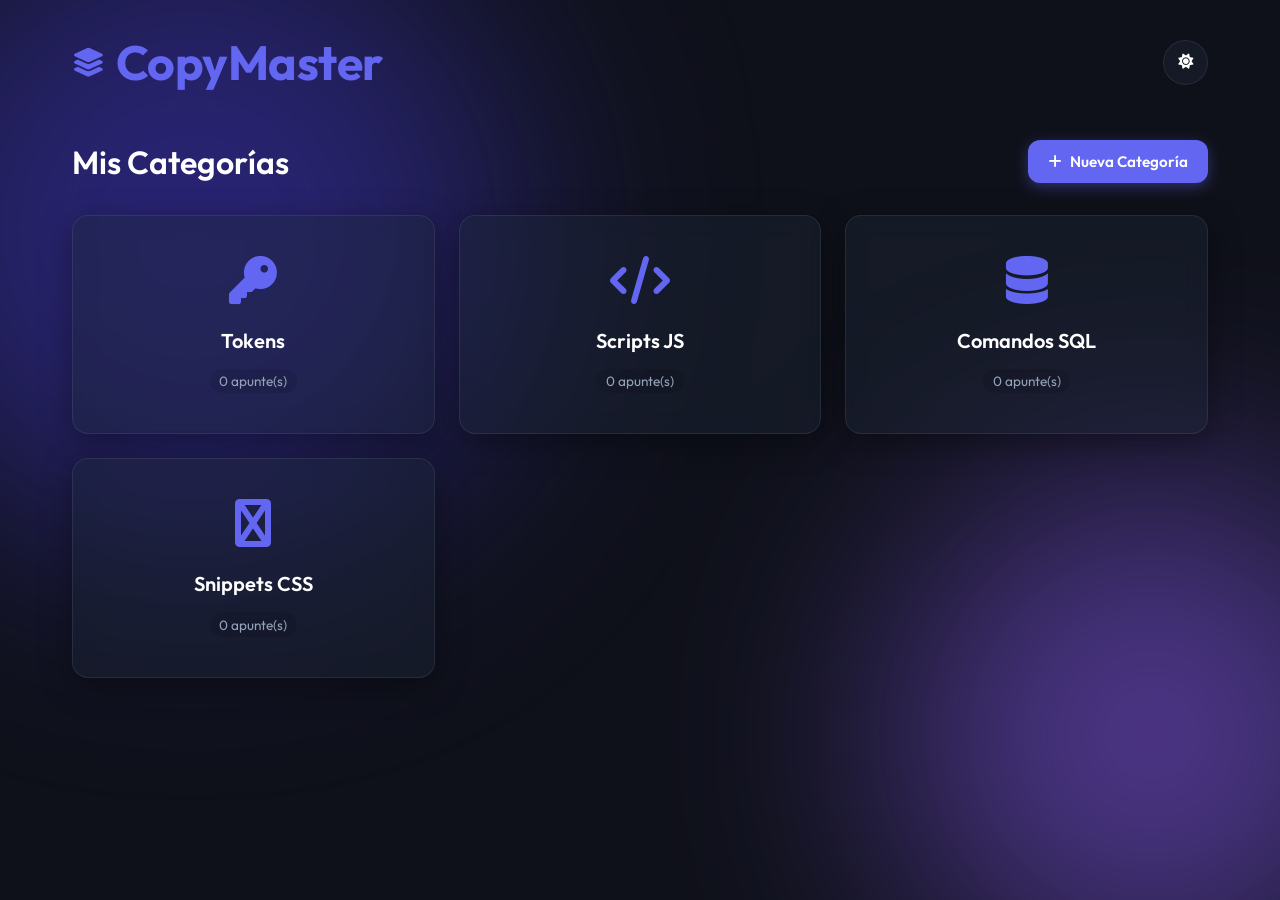
==== home.html @ f33fc308 "first commit" ====
<!DOCTYPE html>
<html lang="es">
<head>
    <meta charset="UTF-8">
    <meta name="viewport" content="width=device-width, initial-scale=1.0">
    <title>CopyMaster</title>
    <!-- Google Fonts: Outfit -->
    <link rel="preconnect" href="https://fonts.googleapis.com">
    <link rel="preconnect" href="https://fonts.gstatic.com" crossorigin>
    <link href="https://fonts.googleapis.com/css2?family=Outfit:wght@300;400;600;800&display=swap" rel="stylesheet">
    <!-- FontAwesome -->
    <link rel="stylesheet" href="https://cdnjs.cloudflare.com/ajax/libs/font-awesome/6.4.0/css/all.min.css">
    
    <!-- CSS Archivos Separados -->
    <link rel="stylesheet" href="home.css">
    <link rel="stylesheet" href="ModalCreacionEdicionCategorias.css">
    <link rel="stylesheet" href="ModalCrearVerApuntes.css">
    <link rel="stylesheet" href="VerContenidoApunte.css">
</head>
<body class="dark-theme">
    
    <div class="app-background">
        <div class="glow glow-1"></div>
        <div class="glow glow-2"></div>
    </div>

    <div class="app-container">
        <header>
            <div class="logo">
                <i class="fa-solid fa-layer-group"></i>
                <h1>CopyMaster</h1>
            </div>
            <button id="theme-toggle" class="icon-btn" title="Cambiar Tema">
                <i class="fa-solid fa-sun"></i>
            </button>
        </header>

        <!-- VIEW 1: Dashboard (Categorías) -->
        <main id="dashboard-view" class="view active fade-in">
            <div class="view-header">
                <h2>Mis Categorías</h2>
                <button id="btn-open-category-modal" class="primary-btn">
                    <i class="fa-solid fa-plus"></i> Nueva Categoría
                </button>
            </div>
            
            <div id="categories-grid" class="grid-container">
                <!-- Las categorías se insertarán aquí dinámicamente -->
            </div>
        </main>

        <!-- VIEW 2: Category (Lista de Notas) -->
        <main id="category-view" class="view fade-in" style="display: none;">
            <div class="view-header">
                <button id="btn-back-dashboard" class="icon-btn back-btn">
                    <i class="fa-solid fa-arrow-left"></i>
                </button>
                <h2 id="current-category-title">Categoría</h2>
                <button id="btn-open-note-modal" class="primary-btn">
                    <i class="fa-solid fa-plus"></i> Nuevo Apunte
                </button>
            </div>
            
            <div id="notes-grid" class="notes-grid">
                <!-- Las notas se insertarán aquí dinámicamente -->
            </div>
        </main>

        <!-- VIEW 3: Ver Apunte -->
        <main id="view-apunte" class="view fade-in" style="display: none;">
            <!-- El contenido se inyectará aquí -->
        </main>

    </div>

    <!-- CONTENEDORES PARA INYECTAR LOS MODALES SEPARADOS -->
    <div id="modal-container-categorias"></div>
    <div id="modal-container-apuntes"></div>

    <div id="toast-container" class="toast-container"></div>

    <!-- JS Archivos Separados -->
    <script src="ModalCreacionEdicionCategorias.js"></script>
    <script src="ModalCrearVerApuntes.js"></script>
    <script src="VerContenidoApunte.js"></script>
    <script src="home.js"></script>
</body>
</html>
---- home.css ----
:root {
    /* DEFAULT: DARK THEME VARIABLES */
    --bg-color: #0f111a;
    --text-primary: #ffffff;
    --text-secondary: #94a3b8;
    
    --glass-bg: rgba(30, 41, 59, 0.4);
    --glass-border: rgba(255, 255, 255, 0.08);
    --glass-shadow: 0 8px 32px 0 rgba(0, 0, 0, 0.37);
    
    --primary-color: #6366f1; /* Indigo */
    --primary-hover: #4f46e5;
    
    --card-hover-bg: rgba(45, 55, 72, 0.6);
    
    --glow-1: #4338ca;
    --glow-2: #8b5cf6;
    
    --input-bg: rgba(15, 23, 42, 0.6);
    --danger-color: #ef4444;
}

body.light-theme {
    /* LIGHT THEME VARIABLES */
    --bg-color: #f8fafc;
    --text-primary: #0f172a;
    --text-secondary: #475569;
    
    --glass-bg: rgba(255, 255, 255, 0.6);
    --glass-border: rgba(0, 0, 0, 0.05);
    --glass-shadow: 0 8px 32px 0 rgba(31, 38, 135, 0.1);
    
    --primary-color: #4f46e5;
    --primary-hover: #4338ca;
    
    --card-hover-bg: rgba(255, 255, 255, 0.9);
    
    --glow-1: #e0e7ff;
    --glow-2: #ddd6fe;
    
    --input-bg: rgba(255, 255, 255, 0.8);
}

* {
    box-sizing: border-box;
    margin: 0;
    padding: 0;
    font-family: 'Outfit', sans-serif;
    transition: background-color 0.3s ease, color 0.3s ease, border-color 0.3s ease;
}

body {
    background-color: var(--bg-color);
    color: var(--text-primary);
    min-height: 100vh;
    overflow-x: hidden;
    position: relative;
}

/* --- BACKGROUND GLOW --- */
.app-background {
    position: fixed;
    top: 0;
    left: 0;
    width: 100vw;
    height: 100vh;
    z-index: -1;
    overflow: hidden;
}

.glow {
    position: absolute;
    border-radius: 50%;
    filter: blur(120px);
    opacity: 0.5;
    animation: float 10s infinite alternate ease-in-out;
}

.glow-1 {
    top: -10%;
    left: -10%;
    width: 50vw;
    height: 50vw;
    background: var(--glow-1);
}

.glow-2 {
    bottom: -10%;
    right: -10%;
    width: 40vw;
    height: 40vw;
    background: var(--glow-2);
    animation-delay: -5s;
}

@keyframes float {
    0% { transform: translate(0, 0) scale(1); }
    100% { transform: translate(50px, 50px) scale(1.1); }
}

/* --- LAYOUT --- */
.app-container {
    max-width: 1200px;
    margin: 0 auto;
    padding: 2rem;
}

header {
    display: flex;
    justify-content: space-between;
    align-items: center;
    margin-bottom: 3rem;
}

.logo {
    display: flex;
    align-items: center;
    gap: 0.75rem;
    font-size: 1.5rem;
    font-weight: 800;
    color: var(--primary-color);
    letter-spacing: -0.5px;
}

.logo i {
    font-size: 1.8rem;
}

/* --- BUTTONS --- */
button {
    cursor: pointer;
    border: none;
    outline: none;
    font-weight: 600;
    border-radius: 12px;
    display: inline-flex;
    align-items: center;
    gap: 0.5rem;
    padding: 0.75rem 1.25rem;
    font-size: 0.95rem;
}

.primary-btn {
    background-color: var(--primary-color);
    color: white;
    box-shadow: 0 4px 14px 0 rgba(99, 102, 241, 0.39);
}

.primary-btn:hover {
    background-color: var(--primary-hover);
    transform: translateY(-2px);
    box-shadow: 0 6px 20px rgba(99, 102, 241, 0.23);
}

.secondary-btn {
    background-color: transparent;
    color: var(--text-primary);
    border: 1px solid var(--glass-border);
}
.secondary-btn:hover {
    background-color: var(--glass-bg);
}

.danger-btn {
    background-color: transparent;
    color: var(--danger-color);
    border: 1px solid var(--danger-color);
    padding: 0.75rem;
}
.danger-btn:hover {
    background-color: var(--danger-color);
    color: white;
}

.icon-btn {
    background: var(--glass-bg);
    border: 1px solid var(--glass-border);
    color: var(--text-primary);
    width: 45px;
    height: 45px;
    border-radius: 50%;
    display: flex;
    justify-content: center;
    align-items: center;
    padding: 0;
    backdrop-filter: blur(10px);
}

.icon-btn:hover {
    background: var(--card-hover-bg);
    transform: scale(1.05);
}

/* --- VIEWS --- */
.view-header {
    display: flex;
    justify-content: space-between;
    align-items: center;
    margin-bottom: 2rem;
}

.view-header h2 {
    font-size: 2rem;
    font-weight: 600;
    color: var(--text-primary);
}

/* --- GRID SYSTEM --- */
.grid-container {
    display: grid;
    grid-template-columns: repeat(auto-fill, minmax(280px, 1fr));
    gap: 1.5rem;
}

.notes-grid {
    display: grid;
    grid-template-columns: repeat(auto-fill, minmax(320px, 1fr));
    gap: 1.5rem;
}

/* --- GLASS CARDS --- */
.glass-card {
    background: var(--glass-bg);
    border-radius: 16px;
    border: 1px solid var(--glass-border);
    padding: 1.5rem;
    box-shadow: var(--glass-shadow);
    backdrop-filter: blur(12px);
    -webkit-backdrop-filter: blur(12px);
    cursor: pointer;
    display: flex;
    flex-direction: column;
    gap: 1rem;
    position: relative;
    overflow: hidden;
}

.glass-card::before {
    content: '';
    position: absolute;
    top: 0;
    left: 0;
    width: 100%;
    height: 100%;
    background: linear-gradient(180deg, rgba(255,255,255,0.1) 0%, rgba(255,255,255,0) 100%);
    opacity: 0;
    transition: opacity 0.3s ease;
    pointer-events: none;
}

.glass-card:hover {
    transform: translateY(-5px);
    background: var(--card-hover-bg);
    border-color: var(--primary-color);
}

.glass-card:hover::before {
    opacity: 1;
}

/* Category Card Specific */
.category-card {
    align-items: center;
    justify-content: center;
    text-align: center;
    padding: 2.5rem 1.5rem;
}
.category-icon {
    font-size: 3rem;
    color: var(--primary-color);
    margin-bottom: 0.5rem;
}
.category-title {
    font-size: 1.25rem;
    font-weight: 600;
}
.category-count {
    font-size: 0.85rem;
    color: var(--text-secondary);
    background: rgba(0,0,0,0.1);
    padding: 0.2rem 0.6rem;
    border-radius: 20px;
}

/* Note Card Specific */
.note-card {
    align-items: flex-start;
}
.note-title {
    font-size: 1.1rem;
    font-weight: 600;
    width: 100%;
    white-space: nowrap;
    overflow: hidden;
    text-overflow: ellipsis;
}
.note-preview {
    font-family: monospace;
    font-size: 0.85rem;
    color: var(--text-secondary);
    background: var(--input-bg);
    padding: 1rem;
    border-radius: 8px;
    width: 100%;
    display: -webkit-box;
    -webkit-line-clamp: 3;
    -webkit-box-orient: vertical;
    overflow: hidden;
    line-height: 1.5;
}
.note-date {
    font-size: 0.75rem;
    color: var(--text-secondary);
    margin-top: auto;
}

/* --- ANIMATIONS & UTILS --- */
.fade-in {
    animation: fadeIn 0.5s ease forwards;
}

@keyframes fadeIn {
    from { opacity: 0; transform: translateY(15px); }
    to { opacity: 1; transform: translateY(0); }
}

.toast-container {
    position: fixed;
    bottom: 2rem;
    right: 2rem;
    z-index: 1000;
    display: flex;
    flex-direction: column;
    gap: 0.5rem;
}

.toast {
    background: var(--primary-color);
    color: white;
    padding: 1rem 1.5rem;
    border-radius: 8px;
    box-shadow: 0 4px 12px rgba(0,0,0,0.15);
    display: flex;
    align-items: center;
    gap: 0.5rem;
    animation: slideIn 0.3s ease forwards;
}

@keyframes slideIn {
    from { transform: translateX(100%); opacity: 0; }
    to { transform: translateX(0); opacity: 1; }
}

.toast.hiding {
    animation: slideOut 0.3s ease forwards;
}

@keyframes slideOut {
    from { transform: translateX(0); opacity: 1; }
    to { transform: translateX(100%); opacity: 0; }
}
---- ModalCreacionEdicionCategorias.css ----
/* ModalCreacionEdicionCategorias.css */

.modal {
    position: fixed;
    top: 0;
    left: 0;
    width: 100%;
    height: 100%;
    background: rgba(0, 0, 0, 0.6);
    backdrop-filter: blur(5px);
    z-index: 100;
    display: flex;
    justify-content: center;
    align-items: center;
    visibility: hidden;
    opacity: 0;
    transition: opacity 0.3s ease, visibility 0.3s ease;
}

.modal.active {
    visibility: visible;
    opacity: 1;
}

.modal-content {
    width: 90%;
    max-width: 500px;
    border-radius: 20px;
    display: flex;
    flex-direction: column;
    max-height: 90vh;
    transform: translateY(20px) scale(0.95);
    transition: transform 0.4s cubic-bezier(0.175, 0.885, 0.32, 1.275);
}

.modal.active .modal-content {
    transform: translateY(0) scale(1);
}

.glass-panel {
    background: var(--glass-bg);
    border: 1px solid var(--glass-border);
    box-shadow: var(--glass-shadow);
    backdrop-filter: blur(20px);
}

.modal-header {
    padding: 1.5rem;
    border-bottom: 1px solid var(--glass-border);
    display: flex;
    justify-content: space-between;
    align-items: center;
}

.modal-body {
    padding: 1.5rem;
    display: flex;
    flex-direction: column;
    gap: 1rem;
    overflow-y: auto;
}

.modal-footer {
    padding: 1.5rem;
    border-top: 1px solid var(--glass-border);
    display: flex;
    justify-content: flex-end;
    align-items: center;
}

.glass-input {
    background: var(--input-bg);
    border: 1px solid var(--glass-border);
    color: var(--text-primary);
    border-radius: 12px;
    padding: 1rem;
    font-size: 1rem;
    width: 100%;
    outline: none;
}

.glass-input:focus {
    border-color: var(--primary-color);
    box-shadow: 0 0 0 2px rgba(99, 102, 241, 0.2);
}
---- ModalCrearVerApuntes.css ----
/* ModalCrearVerApuntes.css */
/* Nota: La mayoría de los estilos del modal provienen de home.css (.modal, .glass-panel, etc.) 
   para mantener consistencia. Aquí solo ponemos lo específico de este modal. */

.note-textarea {
    min-height: 300px;
    resize: vertical;
    font-family: monospace;
    line-height: 1.5;
}

.note-footer {
    justify-content: space-between;
}

.note-actions {
    display: flex;
    gap: 1rem;
}
---- VerContenidoApunte.css ----
/* VerContenidoApunte.css */

.header-actions {
    display: flex;
    gap: 1rem;
    align-items: center;
}

.apunte-editor {
    display: flex;
    flex-direction: column;
    gap: 1.5rem;
    background: var(--glass-bg);
    border: 1px solid var(--glass-border);
    box-shadow: var(--glass-shadow);
    backdrop-filter: blur(20px);
    border-radius: 20px;
    padding: 2rem;
    min-height: 60vh;
}

.apunte-title-input {
    font-size: 1.5rem;
    font-weight: 600;
    padding: 1rem 1.5rem;
}

.apunte-textarea {
    flex-grow: 1;
    min-height: 400px;
    font-size: 1.1rem;
    padding: 1.5rem;
    overflow-y: hidden; /* Evitar scroll interno */
    resize: none; /* Evitar redimensionamiento manual */
}
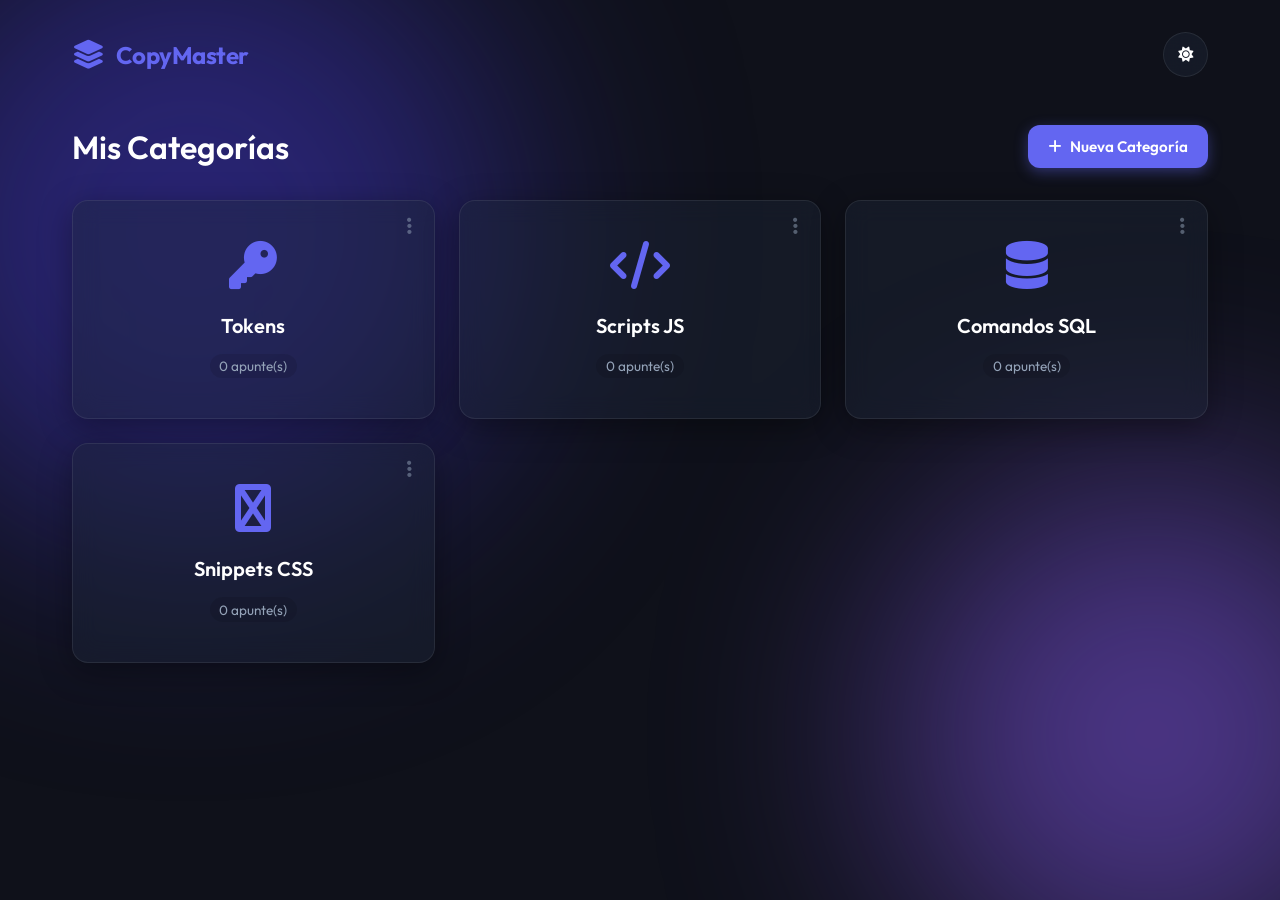
==== commit da868fd7: "feat: añadir modal de eliminar personalizado, menu de opciones en tarjetas y validacion al eliminar" ====
--- a/home.html
+++ b/home.html
@@ -16,6 +16,7 @@
     <link rel="stylesheet" href="ModalCreacionEdicionCategorias.css">
     <link rel="stylesheet" href="ModalCrearVerApuntes.css">
     <link rel="stylesheet" href="VerContenidoApunte.css">
+    <link rel="stylesheet" href="ModalEliminar.css">
 </head>
 <body class="dark-theme">
     
@@ -40,7 +41,7 @@
             <div class="view-header">
                 <h2>Mis Categorías</h2>
                 <button id="btn-open-category-modal" class="primary-btn">
-                    <i class="fa-solid fa-plus"></i> Nueva Categoría
+                    <i class="fa-solid fa-plus"></i> <span class="btn-text-long">Nueva Categoría</span><span class="btn-text-short">Categoría</span>
                 </button>
             </div>
             
@@ -56,9 +57,11 @@
                     <i class="fa-solid fa-arrow-left"></i>
                 </button>
                 <h2 id="current-category-title">Categoría</h2>
-                <button id="btn-open-note-modal" class="primary-btn">
-                    <i class="fa-solid fa-plus"></i> Nuevo Apunte
-                </button>
+                <div class="header-actions">
+                    <button id="btn-open-note-modal" class="primary-btn">
+                        <i class="fa-solid fa-plus"></i> <span class="btn-text-long">Nuevo Apunte</span><span class="btn-text-short">Apunte</span>
+                    </button>
+                </div>
             </div>
             
             <div id="notes-grid" class="notes-grid">
@@ -73,9 +76,10 @@
 
     </div>
 
-    <!-- CONTENEDORES PARA INYECTAR LOS MODALES SEPARADOS -->
-    <div id="modal-container-categorias"></div>
-    <div id="modal-container-apuntes"></div>
+    <!-- Contenedores para modales inyectados por fetch -->
+    <div id="modal-category-container"></div>
+    <div id="modal-note-container"></div>
+    <div id="modal-delete-container"></div>
 
     <div id="toast-container" class="toast-container"></div>
 
@@ -83,6 +87,7 @@
     <script src="ModalCreacionEdicionCategorias.js"></script>
     <script src="ModalCrearVerApuntes.js"></script>
     <script src="VerContenidoApunte.js"></script>
+    <script src="ModalEliminar.js"></script>
     <script src="home.js"></script>
 </body>
 </html>
--- a/home.css
+++ b/home.css
@@ -122,6 +122,10 @@
     letter-spacing: -0.5px;
 }
 
+.logo h1 {
+    font-size: 1.5rem; /* Forzar el tamaño para que no herede el gigante por defecto del navegador */
+}
+
 .logo i {
     font-size: 1.8rem;
 }
@@ -150,6 +154,77 @@
     background-color: var(--primary-hover);
     transform: translateY(-2px);
     box-shadow: 0 6px 20px rgba(99, 102, 241, 0.23);
+}
+
+/* Card specific (Category) */
+.category-card {
+    text-align: center;
+    position: relative; /* Para posicionar el botón de editar absoluto */
+}
+.category-card:hover {
+    transform: translateY(-5px);
+    box-shadow: 0 12px 25px rgba(0,0,0,0.4);
+    border-color: rgba(99, 102, 241, 0.4);
+}
+
+.card-options-wrapper {
+    position: absolute;
+    top: 10px;
+    right: 10px;
+}
+.options-cat-btn {
+    background: transparent;
+    border: none;
+    color: var(--text-secondary);
+    font-size: 1.2rem;
+    cursor: pointer;
+    transition: all 0.2s ease;
+    padding: 6px 12px;
+    border-radius: 8px;
+    opacity: 0.5;
+}
+.category-card:hover .options-cat-btn {
+    opacity: 1;
+}
+.options-cat-btn:hover {
+    color: var(--primary-color);
+    background: rgba(255,255,255,0.1);
+}
+
+.card-dropdown {
+    position: absolute;
+    top: 100%;
+    right: 0;
+    background: var(--glass-bg);
+    border: 1px solid var(--glass-border);
+    border-radius: 12px;
+    box-shadow: var(--glass-shadow);
+    backdrop-filter: blur(20px);
+    overflow: hidden;
+    z-index: 10;
+    min-width: 140px;
+    display: flex;
+    flex-direction: column;
+}
+
+.dropdown-item {
+    padding: 0.8rem 1rem;
+    font-size: 0.9rem;
+    cursor: pointer;
+    display: flex;
+    align-items: center;
+    gap: 0.75rem;
+    transition: background 0.2s;
+    text-align: left;
+    color: var(--text-primary);
+}
+
+.dropdown-item:hover {
+    background: rgba(255, 255, 255, 0.1);
+}
+
+.text-danger {
+    color: var(--danger-color) !important;
 }
 
 .secondary-btn {
@@ -290,9 +365,7 @@
     font-size: 1.1rem;
     font-weight: 600;
     width: 100%;
-    white-space: nowrap;
-    overflow: hidden;
-    text-overflow: ellipsis;
+    word-break: break-word; /* Permite que títulos muy largos bajen de línea */
 }
 .note-preview {
     font-family: monospace;
@@ -359,3 +432,64 @@
     from { transform: translateX(0); opacity: 1; }
     to { transform: translateX(100%); opacity: 0; }
 }
+
+/* --- RESPONSIVE DESIGN --- */
+@media (max-width: 768px) {
+    .app-container {
+        padding: 1rem;
+    }
+    
+    header {
+        margin-bottom: 1.5rem;
+        flex-direction: row;
+        justify-content: space-between;
+        align-items: center;
+    }
+    
+    .view-header {
+        flex-direction: column;
+        align-items: flex-start;
+        gap: 1rem;
+    }
+    
+    .view-header h2 {
+        font-size: 1.5rem;
+    }
+    
+    /* Swap text in buttons */
+    .btn-text-long {
+        display: none;
+    }
+    .btn-text-short {
+        display: inline;
+    }
+    
+    button {
+        padding: 0.6rem 1rem;
+        font-size: 0.9rem;
+    }
+    
+    .grid-container, .notes-grid {
+        grid-template-columns: 1fr; /* Full width on mobile */
+    }
+    
+    .glass-card {
+        padding: 1.2rem;
+    }
+    
+    /* Adjust toast */
+    .toast-container {
+        bottom: 1rem;
+        right: 1rem;
+        left: 1rem;
+    }
+    .toast {
+        justify-content: center;
+    }
+}
+
+@media (min-width: 769px) {
+    .btn-text-short {
+        display: none;
+    }
+}
--- a/ModalCreacionEdicionCategorias.css
+++ b/ModalCreacionEdicionCategorias.css
@@ -56,8 +56,8 @@
     padding: 1.5rem;
     display: flex;
     flex-direction: column;
-    gap: 1rem;
-    overflow-y: auto;
+    gap: 1.5rem;
+    overflow: visible; /* Permitir que el dropdown sobresalga */
 }
 
 .modal-footer {
@@ -65,6 +65,26 @@
     border-top: 1px solid var(--glass-border);
     display: flex;
     justify-content: flex-end;
+    align-items: center;
+}
+
+/* Campos de entrada */
+.input-group {
+    display: flex;
+    flex-direction: column;
+    gap: 0.5rem;
+    position: relative;
+}
+
+.input-group label {
+    font-size: 0.85rem;
+    color: var(--text-secondary);
+    margin-left: 0.5rem;
+}
+
+.icon-input-wrapper {
+    position: relative;
+    display: flex;
     align-items: center;
 }
 
@@ -79,7 +99,104 @@
     outline: none;
 }
 
+.icon-input-wrapper .glass-input {
+    padding-right: 3rem;
+}
+
 .glass-input:focus {
     border-color: var(--primary-color);
     box-shadow: 0 0 0 2px rgba(99, 102, 241, 0.2);
 }
+
+#icon-preview {
+    position: absolute;
+    right: 1rem;
+    font-size: 1.2rem;
+    color: var(--text-primary);
+}
+
+/* Dropdown de Iconos */
+.icon-dropdown {
+    position: absolute;
+    top: calc(100% + 0.5rem);
+    left: 0;
+    width: 100%;
+    max-height: 250px;
+    background: var(--glass-bg);
+    border: 1px solid var(--glass-border);
+    border-radius: 12px;
+    padding: 1rem;
+    box-shadow: var(--glass-shadow);
+    backdrop-filter: blur(30px);
+    overflow-y: auto;
+    z-index: 10;
+    
+    display: grid;
+    grid-template-columns: repeat(4, 1fr);
+    gap: 1rem;
+}
+
+/* Scrollbar personalizado para el dropdown */
+.icon-dropdown::-webkit-scrollbar {
+    width: 6px;
+}
+.icon-dropdown::-webkit-scrollbar-track {
+    background: transparent;
+}
+.icon-dropdown::-webkit-scrollbar-thumb {
+    background: var(--glass-border);
+    border-radius: 10px;
+}
+
+.icon-item {
+    display: flex;
+    flex-direction: column;
+    align-items: center;
+    justify-content: center;
+    gap: 0.5rem;
+    cursor: pointer;
+    padding: 0.5rem;
+    border-radius: 8px;
+    transition: background 0.2s;
+    text-align: center;
+}
+
+.icon-item:hover {
+    background: rgba(255, 255, 255, 0.1);
+}
+
+.icon-item i {
+    font-size: 1.5rem;
+    color: var(--text-primary);
+}
+
+.icon-item span {
+    font-size: 0.7rem;
+    color: var(--text-secondary);
+    word-break: break-all;
+    line-height: 1.2;
+}
+
+/* --- RESPONSIVE DESIGN --- */
+@media (max-width: 768px) {
+    .modal-content {
+        width: 95%;
+        max-width: 100%;
+        margin: 1rem;
+    }
+    .icon-dropdown {
+        grid-template-columns: repeat(3, 1fr);
+        max-height: 200px;
+    }
+    .modal-header h3 {
+        font-size: 1.2rem;
+    }
+    .icon-item i {
+        font-size: 1.2rem;
+    }
+}
+@media (max-width: 480px) {
+    .icon-dropdown {
+        grid-template-columns: repeat(2, 1fr);
+    }
+}
--- a/ModalCrearVerApuntes.css
+++ b/ModalCrearVerApuntes.css
@@ -17,3 +17,23 @@
     display: flex;
     gap: 1rem;
 }
+
+/* --- RESPONSIVE DESIGN --- */
+@media (max-width: 768px) {
+    .note-footer {
+        flex-direction: column;
+        gap: 1rem;
+    }
+    #btn-copy-note {
+        width: 100%;
+        justify-content: center;
+    }
+    .note-actions {
+        width: 100%;
+        justify-content: space-between;
+    }
+    .note-actions button {
+        flex: 1;
+        justify-content: center;
+    }
+}
--- a/VerContenidoApunte.css
+++ b/VerContenidoApunte.css
@@ -33,3 +33,25 @@
     overflow-y: hidden; /* Evitar scroll interno */
     resize: none; /* Evitar redimensionamiento manual */
 }
+
+/* --- RESPONSIVE DESIGN --- */
+@media (max-width: 768px) {
+    .header-actions {
+        width: 100%;
+        justify-content: flex-end;
+        flex-wrap: wrap;
+    }
+    .apunte-editor {
+        padding: 1rem;
+        min-height: auto;
+    }
+    .apunte-title-input {
+        font-size: 1.2rem;
+        padding: 0.8rem 1rem;
+    }
+    .apunte-textarea {
+        font-size: 1rem;
+        padding: 1rem;
+        min-height: 250px;
+    }
+}
--- a/ModalEliminar.css
+++ b/ModalEliminar.css
@@ -0,0 +1,42 @@
+/* ModalEliminar.css */
+
+.delete-modal-content {
+    max-width: 400px;
+    text-align: center;
+    padding: 1rem;
+}
+
+.delete-warning-icon {
+    font-size: 3.5rem;
+    color: var(--danger-color);
+    margin-bottom: 1rem;
+    animation: pulseWarning 2s infinite;
+}
+
+@keyframes pulseWarning {
+    0% { transform: scale(1); }
+    50% { transform: scale(1.1); }
+    100% { transform: scale(1); }
+}
+
+.delete-modal-title {
+    margin-bottom: 0.5rem;
+    font-size: 1.5rem;
+}
+
+.delete-modal-message {
+    color: var(--text-secondary);
+    font-size: 1rem;
+    margin-bottom: 2rem;
+    line-height: 1.4;
+}
+
+.delete-modal-actions {
+    display: flex;
+    gap: 1rem;
+    justify-content: center;
+}
+.delete-modal-actions button {
+    flex: 1;
+    justify-content: center;
+}
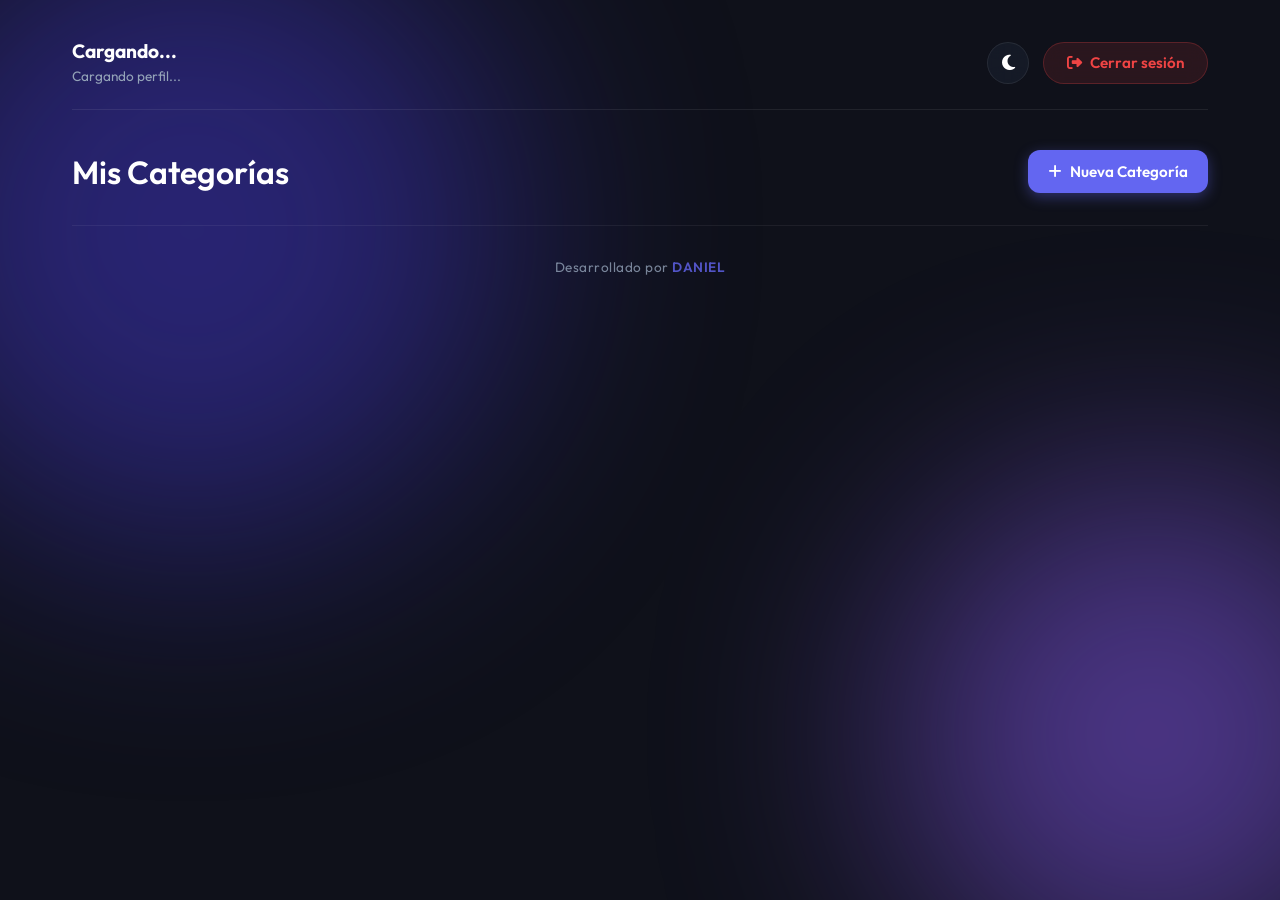
==== commit cff61972: "feat: integracion completa de Firebase Auth/Firestore, spinners de carga en operaciones CRUD y redis" ====
--- a/home.html
+++ b/home.html
@@ -26,14 +26,22 @@
     </div>
 
     <div class="app-container">
-        <header>
-            <div class="logo">
-                <i class="fa-solid fa-layer-group"></i>
-                <h1>CopyMaster</h1>
+        <header class="app-header">
+            <div class="header-left" id="user-profile-info">
+                <img id="user-profile-img" src="" alt="Perfil" class="profile-img" style="display: none;">
+                <div class="user-details">
+                    <h1 id="user-profile-name">Cargando...</h1>
+                    <p id="user-profile-email">Cargando perfil...</p>
+                </div>
             </div>
-            <button id="theme-toggle" class="icon-btn" title="Cambiar Tema">
-                <i class="fa-solid fa-sun"></i>
-            </button>
+            <div class="header-right">
+                <button id="theme-toggle" class="icon-btn" title="Cambiar Tema">
+                    <i class="fa-solid fa-moon"></i>
+                </button>
+                <button id="btn-logout" class="icon-btn" title="Cerrar Sesión">
+                    <i class="fa-solid fa-right-from-bracket"></i> <span class="btn-text-long">Cerrar sesión</span>
+                </button>
+            </div>
         </header>
 
         <!-- VIEW 1: Dashboard (Categorías) -->
@@ -74,6 +82,11 @@
             <!-- El contenido se inyectará aquí -->
         </main>
 
+        <!-- Footer -->
+        <footer class="app-footer">
+            <p>Desarrollado por <strong>DANIEL</strong></p>
+        </footer>
+
     </div>
 
     <!-- Contenedores para modales inyectados por fetch -->
@@ -88,6 +101,6 @@
     <script src="ModalCrearVerApuntes.js"></script>
     <script src="VerContenidoApunte.js"></script>
     <script src="ModalEliminar.js"></script>
-    <script src="home.js"></script>
+    <script type="module" src="home.js"></script>
 </body>
 </html>
--- a/home.css
+++ b/home.css
@@ -493,3 +493,228 @@
         display: none;
     }
 }
+
+/* Footer Minimalista */
+.app-footer {
+    text-align: center;
+    padding: 2rem 0 1rem;
+    margin-top: auto;
+    font-size: 0.85rem;
+    color: var(--text-secondary);
+    letter-spacing: 0.5px;
+    border-top: 1px solid var(--glass-border);
+    opacity: 0.8;
+}
+.app-footer strong {
+    color: var(--primary-color);
+    font-weight: 600;
+}
+
+/* =========================================================
+   BLOQUE 1: ESTILOS DEL HEADER PARA PANTALLAS GRANDES (PC)
+========================================================= */
+.app-header {
+    display: flex;
+    justify-content: space-between;
+    align-items: center;
+    padding: 0.5rem 0 1.5rem 0;
+    margin-bottom: 2.5rem;
+    border-bottom: 1px solid var(--glass-border);
+    background: transparent;
+    box-shadow: none;
+}
+
+#user-profile-info {
+    display: flex;
+    align-items: center;
+    gap: 16px;
+}
+
+.profile-img {
+    width: 48px;
+    height: 48px;
+    border-radius: 50%;
+    object-fit: cover;
+    border: 2px solid var(--primary-color);
+    box-shadow: 0 4px 12px rgba(99, 102, 241, 0.3);
+    transition: transform 0.2s ease;
+}
+
+.profile-img:hover {
+    transform: scale(1.05);
+}
+
+.user-details h1 {
+    font-size: 1.2rem;
+    font-weight: 700;
+    margin: 0;
+    color: var(--text-color);
+    line-height: 1.2;
+}
+
+.user-details p {
+    font-size: 0.85rem;
+    color: var(--text-secondary);
+    margin: 4px 0 0 0;
+}
+
+.header-right {
+    display: flex;
+    gap: 14px;
+    align-items: center;
+}
+
+#theme-toggle {
+    width: 42px;
+    height: 42px;
+    border-radius: 50%;
+    display: flex;
+    align-items: center;
+    justify-content: center;
+    background: var(--glass-bg);
+    border: 1px solid var(--glass-border);
+    font-size: 1.1rem;
+    transition: transform 0.2s ease, background 0.2s ease;
+}
+
+#theme-toggle:hover {
+    transform: rotate(15deg);
+}
+
+#btn-logout {
+    background-color: rgba(239, 68, 68, 0.12);
+    color: var(--danger-color);
+    border: 1px solid rgba(239, 68, 68, 0.25);
+    display: flex;
+    align-items: center;
+    gap: 8px;
+    padding: 0.65rem 1.4rem;
+    width: auto;
+    height: 42px;
+    border-radius: 25px;
+    font-size: 0.95rem;
+    font-weight: 600;
+    transition: all 0.2s ease;
+}
+
+#btn-logout:hover {
+    background-color: var(--danger-color);
+    color: white;
+    box-shadow: 0 4px 14px rgba(239, 68, 68, 0.4);
+    transform: translateY(-1px);
+}
+
+/* =========================================================
+   BLOQUE 2: ESTILOS DEL HEADER PARA PANTALLAS PEQUEÑAS (MOVIL)
+========================================================= */
+@media (max-width: 768px) {
+    .app-header {
+        flex-direction: column;
+        align-items: stretch;
+        gap: 1.2rem;
+        padding-bottom: 1.2rem;
+        margin-bottom: 2rem;
+    }
+
+    #user-profile-info {
+        justify-content: center;
+        text-align: center;
+        flex-direction: column;
+        gap: 8px;
+    }
+
+    .profile-img {
+        width: 64px;
+        height: 64px;
+    }
+
+    .user-details h1 {
+        font-size: 1.15rem;
+    }
+
+    .user-details p {
+        font-size: 0.85rem;
+        word-break: break-all;
+    }
+
+    .header-right {
+        justify-content: center;
+        gap: 12px;
+    }
+
+    #btn-logout {
+        flex: 1;
+        justify-content: center;
+        max-width: 220px;
+    }
+}
+
+@media (max-width: 480px) {
+    /* Diseño compacto estilo app nativa para celulares pequeños */
+    .app-header {
+        flex-direction: row;
+        align-items: center;
+        justify-content: space-between;
+        gap: 8px;
+    }
+
+    #user-profile-info {
+        flex-direction: row;
+        text-align: left;
+        gap: 10px;
+        flex: 1;
+        min-width: 0; /* Impide que nombres largos rompan los botones */
+    }
+
+    .profile-img {
+        width: 40px;
+        height: 40px;
+        flex-shrink: 0;
+    }
+
+    .user-details h1 {
+        font-size: 0.95rem;
+        white-space: nowrap;
+        overflow: hidden;
+        text-overflow: ellipsis;
+    }
+
+    .user-details p {
+        display: none;
+    }
+
+    .header-right {
+        flex-shrink: 0;
+        gap: 8px;
+    }
+
+    #theme-toggle, #btn-logout {
+        width: 40px;
+        height: 40px;
+        padding: 0;
+        border-radius: 12px;
+        justify-content: center;
+    }
+
+    #btn-logout .btn-text-long {
+        display: none;
+    }
+}
+
+/* Spinner de carga principal (Firestore) */
+.loading-spinner {
+    grid-column: 1 / -1;
+    text-align: center;
+    padding: 4rem 1rem;
+    color: var(--text-secondary);
+    font-size: 1.1rem;
+    display: flex;
+    flex-direction: column;
+    align-items: center;
+    gap: 1.2rem;
+    animation: fadeIn 0.3s ease;
+}
+.loading-spinner i {
+    font-size: 2.8rem;
+    color: var(--primary-color);
+}
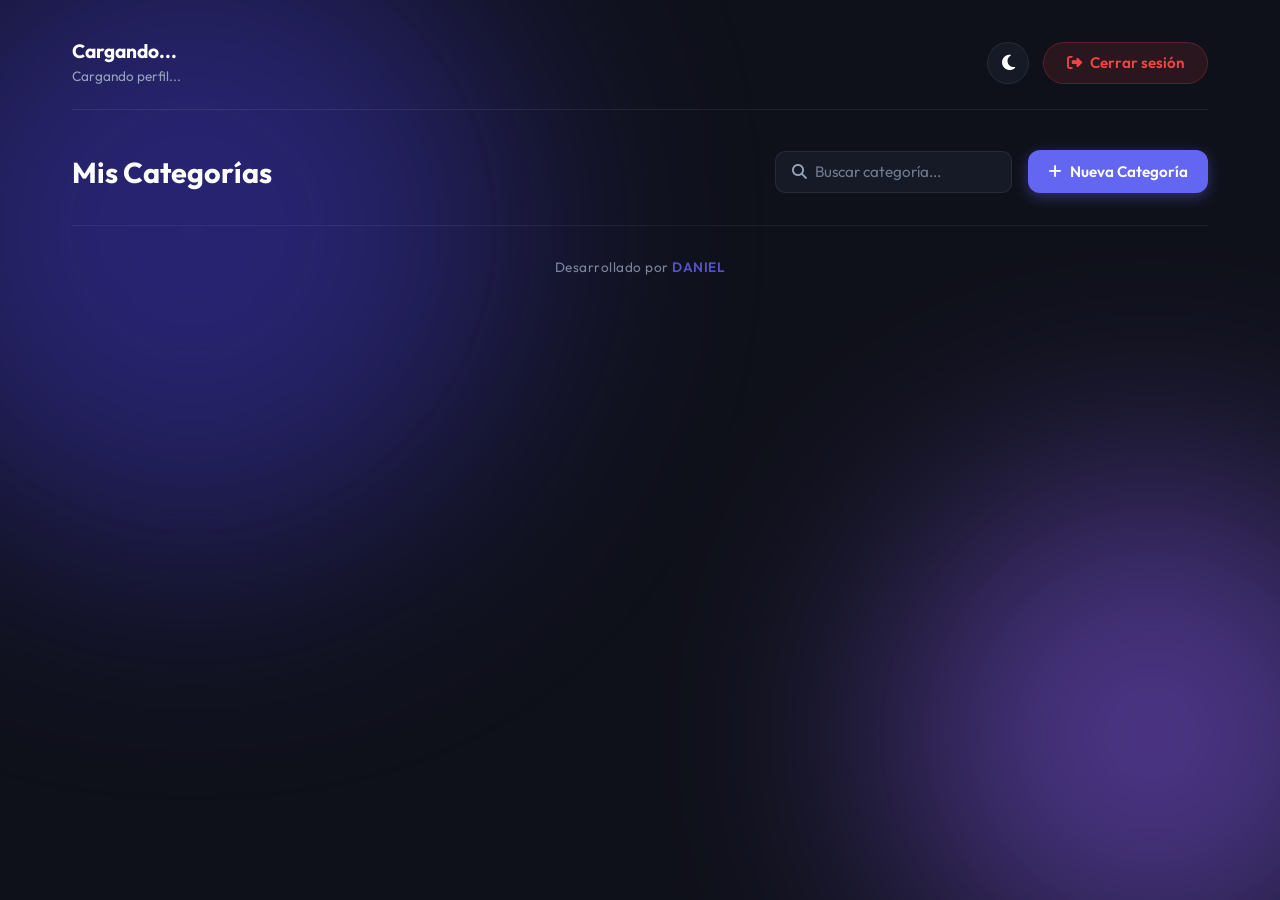
==== commit a80c953f: "feat: agregar buscador minimalista por titulo en tiempo real para categorias y apuntes" ====
--- a/home.html
+++ b/home.html
@@ -48,11 +48,17 @@
         <main id="dashboard-view" class="view active fade-in">
             <div class="view-header">
                 <h2>Mis Categorías</h2>
-                <button id="btn-open-category-modal" class="primary-btn">
-                    <i class="fa-solid fa-plus"></i> <span class="btn-text-long">Nueva Categoría</span><span class="btn-text-short">Categoría</span>
-                </button>
+                <div class="header-actions">
+                    <div class="minimal-search">
+                        <i class="fa-solid fa-magnifying-glass"></i>
+                        <input type="text" id="search-category-input" placeholder="Buscar categoría...">
+                    </div>
+                    <button id="btn-open-category-modal" class="primary-btn">
+                        <i class="fa-solid fa-plus"></i> <span class="btn-text-long">Nueva Categoría</span><span class="btn-text-short">Categoría</span>
+                    </button>
+                </div>
             </div>
-            
+
             <div id="categories-grid" class="grid-container">
                 <!-- Las categorías se insertarán aquí dinámicamente -->
             </div>
@@ -61,17 +67,23 @@
         <!-- VIEW 2: Category (Lista de Notas) -->
         <main id="category-view" class="view fade-in" style="display: none;">
             <div class="view-header">
-                <button id="btn-back-dashboard" class="icon-btn back-btn">
-                    <i class="fa-solid fa-arrow-left"></i>
-                </button>
-                <h2 id="current-category-title">Categoría</h2>
+                <div class="view-header-left">
+                    <button id="btn-back-dashboard" class="icon-btn back-btn">
+                        <i class="fa-solid fa-arrow-left"></i>
+                    </button>
+                    <h2 id="current-category-title">Categoría</h2>
+                </div>
                 <div class="header-actions">
+                    <div class="minimal-search">
+                        <i class="fa-solid fa-magnifying-glass"></i>
+                        <input type="text" id="search-note-input" placeholder="Buscar apunte...">
+                    </div>
                     <button id="btn-open-note-modal" class="primary-btn">
                         <i class="fa-solid fa-plus"></i> <span class="btn-text-long">Nuevo Apunte</span><span class="btn-text-short">Apunte</span>
                     </button>
                 </div>
             </div>
-            
+
             <div id="notes-grid" class="notes-grid">
                 <!-- Las notas se insertarán aquí dinámicamente -->
             </div>
--- a/home.css
+++ b/home.css
@@ -272,12 +272,86 @@
     justify-content: space-between;
     align-items: center;
     margin-bottom: 2rem;
+    gap: 1rem;
+    flex-wrap: wrap;
+}
+
+.view-header-left {
+    display: flex;
+    align-items: center;
+    gap: 12px;
 }
 
 .view-header h2 {
-    font-size: 2rem;
-    font-weight: 600;
+    font-size: 1.8rem;
+    font-weight: 700;
     color: var(--text-primary);
+    margin: 0;
+}
+
+/* --- MINIMAL SEARCH INPUT (al lado del botón) --- */
+.header-actions {
+    display: flex;
+    align-items: center;
+    gap: 12px;
+}
+
+.minimal-search {
+    display: flex;
+    align-items: center;
+    gap: 8px;
+    padding: 0.55rem 1rem;
+    border-radius: 10px;
+    border: 1px solid var(--glass-border);
+    background: var(--glass-bg);
+    transition: all 0.2s ease;
+    height: 42px;
+    box-sizing: border-box;
+}
+
+.minimal-search:focus-within {
+    border-color: var(--primary-color);
+    box-shadow: 0 0 10px rgba(99, 102, 241, 0.2);
+    background: rgba(255, 255, 255, 0.05);
+}
+
+.minimal-search i {
+    color: var(--text-secondary);
+    font-size: 0.95rem;
+}
+
+.minimal-search input {
+    border: none;
+    background: transparent;
+    outline: none;
+    color: var(--text-color);
+    font-size: 0.95rem;
+    width: 180px;
+    font-family: inherit;
+}
+
+.minimal-search input::placeholder {
+    color: var(--text-secondary);
+    opacity: 0.7;
+}
+
+/* Responsive para el buscador minimalista en pantallas pequeñas */
+@media (max-width: 650px) {
+    .view-header {
+        flex-direction: column;
+        align-items: stretch;
+    }
+    .header-actions {
+        display: flex;
+        width: 100%;
+        justify-content: space-between;
+    }
+    .minimal-search {
+        flex: 1;
+    }
+    .minimal-search input {
+        width: 100%;
+    }
 }
 
 /* --- GRID SYSTEM --- */
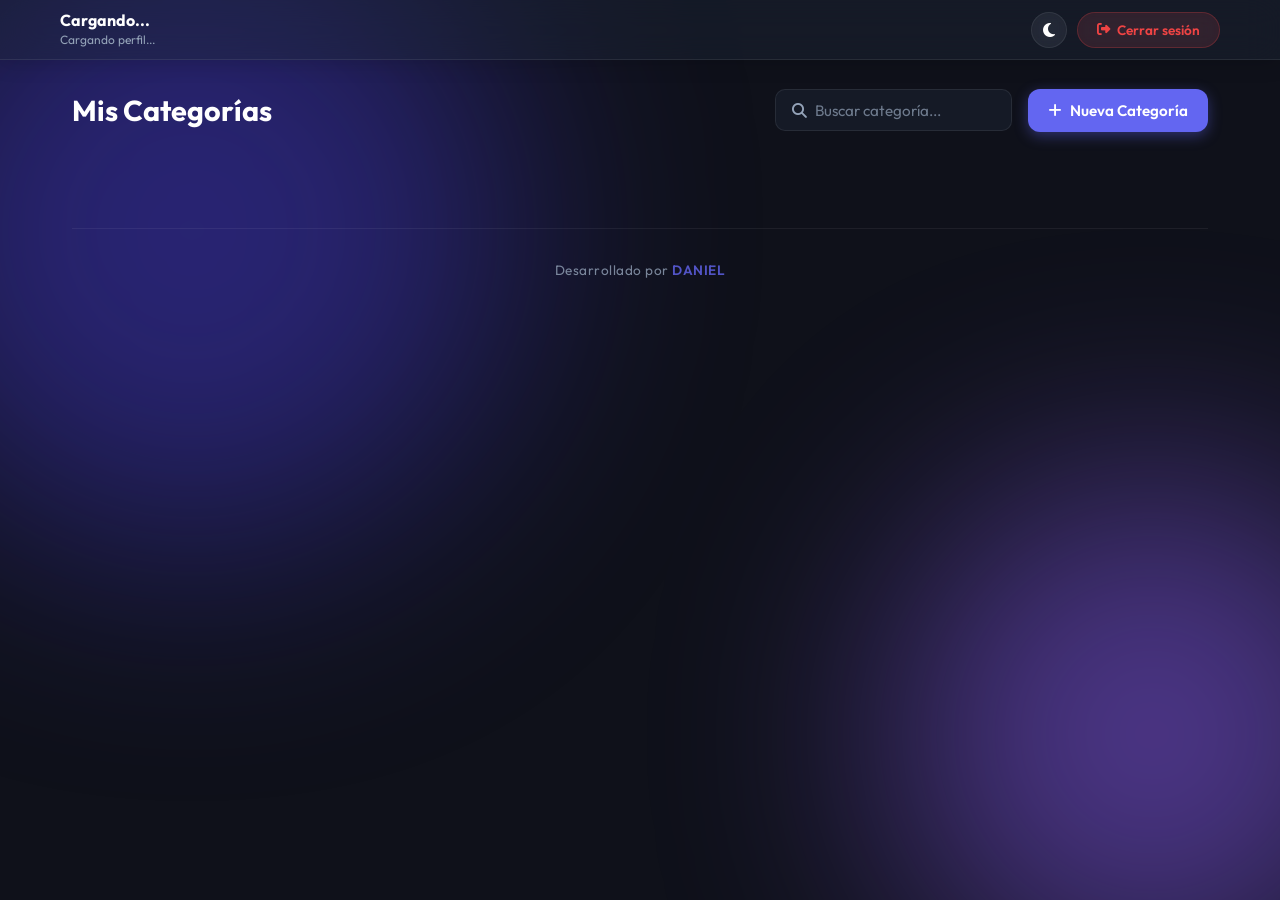
==== commit 359ac145: "feat: optimizar header compacto y sticky a pantalla completa en PC manteniendo movil intacto" ====
--- a/home.html
+++ b/home.html
@@ -62,6 +62,7 @@
             <div id="categories-grid" class="grid-container">
                 <!-- Las categorías se insertarán aquí dinámicamente -->
             </div>
+            <div id="categories-pagination" class="mud-pagination-container"></div>
         </main>
 
         <!-- VIEW 2: Category (Lista de Notas) -->
@@ -87,6 +88,7 @@
             <div id="notes-grid" class="notes-grid">
                 <!-- Las notas se insertarán aquí dinámicamente -->
             </div>
+            <div id="notes-pagination" class="mud-pagination-container"></div>
         </main>
 
         <!-- VIEW 3: Ver Apunte -->
--- a/home.css
+++ b/home.css
@@ -3,19 +3,20 @@
     --bg-color: #0f111a;
     --text-primary: #ffffff;
     --text-secondary: #94a3b8;
-    
+
     --glass-bg: rgba(30, 41, 59, 0.4);
     --glass-border: rgba(255, 255, 255, 0.08);
     --glass-shadow: 0 8px 32px 0 rgba(0, 0, 0, 0.37);
-    
-    --primary-color: #6366f1; /* Indigo */
+
+    --primary-color: #6366f1;
+    /* Indigo */
     --primary-hover: #4f46e5;
-    
+
     --card-hover-bg: rgba(45, 55, 72, 0.6);
-    
+
     --glow-1: #4338ca;
     --glow-2: #8b5cf6;
-    
+
     --input-bg: rgba(15, 23, 42, 0.6);
     --danger-color: #ef4444;
 }
@@ -25,19 +26,19 @@
     --bg-color: #f8fafc;
     --text-primary: #0f172a;
     --text-secondary: #475569;
-    
+
     --glass-bg: rgba(255, 255, 255, 0.6);
     --glass-border: rgba(0, 0, 0, 0.05);
     --glass-shadow: 0 8px 32px 0 rgba(31, 38, 135, 0.1);
-    
+
     --primary-color: #4f46e5;
     --primary-hover: #4338ca;
-    
+
     --card-hover-bg: rgba(255, 255, 255, 0.9);
-    
+
     --glow-1: #e0e7ff;
     --glow-2: #ddd6fe;
-    
+
     --input-bg: rgba(255, 255, 255, 0.8);
 }
 
@@ -94,8 +95,13 @@
 }
 
 @keyframes float {
-    0% { transform: translate(0, 0) scale(1); }
-    100% { transform: translate(50px, 50px) scale(1.1); }
+    0% {
+        transform: translate(0, 0) scale(1);
+    }
+
+    100% {
+        transform: translate(50px, 50px) scale(1.1);
+    }
 }
 
 /* --- LAYOUT --- */
@@ -123,7 +129,8 @@
 }
 
 .logo h1 {
-    font-size: 1.5rem; /* Forzar el tamaño para que no herede el gigante por defecto del navegador */
+    font-size: 1.5rem;
+    /* Forzar el tamaño para que no herede el gigante por defecto del navegador */
 }
 
 .logo i {
@@ -159,11 +166,13 @@
 /* Card specific (Category) */
 .category-card {
     text-align: center;
-    position: relative; /* Para posicionar el botón de editar absoluto */
-}
+    position: relative;
+    /* Para posicionar el botón de editar absoluto */
+}
+
 .category-card:hover {
     transform: translateY(-5px);
-    box-shadow: 0 12px 25px rgba(0,0,0,0.4);
+    box-shadow: 0 12px 25px rgba(0, 0, 0, 0.4);
     border-color: rgba(99, 102, 241, 0.4);
 }
 
@@ -172,6 +181,7 @@
     top: 10px;
     right: 10px;
 }
+
 .options-cat-btn {
     background: transparent;
     border: none;
@@ -183,12 +193,14 @@
     border-radius: 8px;
     opacity: 0.5;
 }
+
 .category-card:hover .options-cat-btn {
     opacity: 1;
 }
+
 .options-cat-btn:hover {
     color: var(--primary-color);
-    background: rgba(255,255,255,0.1);
+    background: rgba(255, 255, 255, 0.1);
 }
 
 .card-dropdown {
@@ -232,6 +244,7 @@
     color: var(--text-primary);
     border: 1px solid var(--glass-border);
 }
+
 .secondary-btn:hover {
     background-color: var(--glass-bg);
 }
@@ -242,6 +255,7 @@
     border: 1px solid var(--danger-color);
     padding: 0.75rem;
 }
+
 .danger-btn:hover {
     background-color: var(--danger-color);
     color: white;
@@ -341,14 +355,17 @@
         flex-direction: column;
         align-items: stretch;
     }
+
     .header-actions {
         display: flex;
         width: 100%;
         justify-content: space-between;
     }
+
     .minimal-search {
         flex: 1;
     }
+
     .minimal-search input {
         width: 100%;
     }
@@ -391,7 +408,7 @@
     left: 0;
     width: 100%;
     height: 100%;
-    background: linear-gradient(180deg, rgba(255,255,255,0.1) 0%, rgba(255,255,255,0) 100%);
+    background: linear-gradient(180deg, rgba(255, 255, 255, 0.1) 0%, rgba(255, 255, 255, 0) 100%);
     opacity: 0;
     transition: opacity 0.3s ease;
     pointer-events: none;
@@ -414,19 +431,22 @@
     text-align: center;
     padding: 2.5rem 1.5rem;
 }
+
 .category-icon {
     font-size: 3rem;
     color: var(--primary-color);
     margin-bottom: 0.5rem;
 }
+
 .category-title {
     font-size: 1.25rem;
     font-weight: 600;
 }
+
 .category-count {
     font-size: 0.85rem;
     color: var(--text-secondary);
-    background: rgba(0,0,0,0.1);
+    background: rgba(0, 0, 0, 0.1);
     padding: 0.2rem 0.6rem;
     border-radius: 20px;
 }
@@ -435,12 +455,15 @@
 .note-card {
     align-items: flex-start;
 }
+
 .note-title {
     font-size: 1.1rem;
     font-weight: 600;
     width: 100%;
-    word-break: break-word; /* Permite que títulos muy largos bajen de línea */
-}
+    word-break: break-word;
+    /* Permite que títulos muy largos bajen de línea */
+}
+
 .note-preview {
     font-family: monospace;
     font-size: 0.85rem;
@@ -455,6 +478,7 @@
     overflow: hidden;
     line-height: 1.5;
 }
+
 .note-date {
     font-size: 0.75rem;
     color: var(--text-secondary);
@@ -467,8 +491,15 @@
 }
 
 @keyframes fadeIn {
-    from { opacity: 0; transform: translateY(15px); }
-    to { opacity: 1; transform: translateY(0); }
+    from {
+        opacity: 0;
+        transform: translateY(15px);
+    }
+
+    to {
+        opacity: 1;
+        transform: translateY(0);
+    }
 }
 
 .toast-container {
@@ -486,7 +517,7 @@
     color: white;
     padding: 1rem 1.5rem;
     border-radius: 8px;
-    box-shadow: 0 4px 12px rgba(0,0,0,0.15);
+    box-shadow: 0 4px 12px rgba(0, 0, 0, 0.15);
     display: flex;
     align-items: center;
     gap: 0.5rem;
@@ -494,8 +525,15 @@
 }
 
 @keyframes slideIn {
-    from { transform: translateX(100%); opacity: 0; }
-    to { transform: translateX(0); opacity: 1; }
+    from {
+        transform: translateX(100%);
+        opacity: 0;
+    }
+
+    to {
+        transform: translateX(0);
+        opacity: 1;
+    }
 }
 
 .toast.hiding {
@@ -503,8 +541,15 @@
 }
 
 @keyframes slideOut {
-    from { transform: translateX(0); opacity: 1; }
-    to { transform: translateX(100%); opacity: 0; }
+    from {
+        transform: translateX(0);
+        opacity: 1;
+    }
+
+    to {
+        transform: translateX(100%);
+        opacity: 0;
+    }
 }
 
 /* --- RESPONSIVE DESIGN --- */
@@ -512,51 +557,55 @@
     .app-container {
         padding: 1rem;
     }
-    
+
     header {
         margin-bottom: 1.5rem;
         flex-direction: row;
         justify-content: space-between;
         align-items: center;
     }
-    
+
     .view-header {
         flex-direction: column;
         align-items: flex-start;
         gap: 1rem;
     }
-    
+
     .view-header h2 {
         font-size: 1.5rem;
     }
-    
+
     /* Swap text in buttons */
     .btn-text-long {
         display: none;
     }
+
     .btn-text-short {
         display: inline;
     }
-    
+
     button {
         padding: 0.6rem 1rem;
         font-size: 0.9rem;
     }
-    
-    .grid-container, .notes-grid {
-        grid-template-columns: 1fr; /* Full width on mobile */
-    }
-    
+
+    .grid-container,
+    .notes-grid {
+        grid-template-columns: 1fr;
+        /* Full width on mobile */
+    }
+
     .glass-card {
         padding: 1.2rem;
     }
-    
+
     /* Adjust toast */
     .toast-container {
         bottom: 1rem;
         right: 1rem;
         left: 1rem;
     }
+
     .toast {
         justify-content: center;
     }
@@ -579,6 +628,7 @@
     border-top: 1px solid var(--glass-border);
     opacity: 0.8;
 }
+
 .app-footer strong {
     color: var(--primary-color);
     font-weight: 600;
@@ -588,29 +638,40 @@
    BLOQUE 1: ESTILOS DEL HEADER PARA PANTALLAS GRANDES (PC)
 ========================================================= */
 .app-header {
+    position: sticky;
+    top: 0;
+    z-index: 1000;
     display: flex;
     justify-content: space-between;
     align-items: center;
-    padding: 0.5rem 0 1.5rem 0;
-    margin-bottom: 2.5rem;
+    width: 100vw;
+    margin-left: calc(-50vw + 50%);
+    margin-right: calc(-50vw + 50%);
+    margin-top: -2rem;
+    margin-bottom: 1.8rem;
+    padding: 0.45rem max(2rem, calc(50vw - 580px));
     border-bottom: 1px solid var(--glass-border);
-    background: transparent;
-    box-shadow: none;
+    background: var(--glass-bg);
+    backdrop-filter: blur(18px);
+    -webkit-backdrop-filter: blur(18px);
+    box-shadow: 0 4px 20px rgba(0, 0, 0, 0.15);
+    height: 60px;
+    box-sizing: border-box;
 }
 
 #user-profile-info {
     display: flex;
     align-items: center;
-    gap: 16px;
+    gap: 12px;
 }
 
 .profile-img {
-    width: 48px;
-    height: 48px;
+    width: 36px;
+    height: 36px;
     border-radius: 50%;
     object-fit: cover;
-    border: 2px solid var(--primary-color);
-    box-shadow: 0 4px 12px rgba(99, 102, 241, 0.3);
+    border: 1.5px solid var(--primary-color);
+    box-shadow: 0 2px 8px rgba(99, 102, 241, 0.3);
     transition: transform 0.2s ease;
 }
 
@@ -619,35 +680,35 @@
 }
 
 .user-details h1 {
-    font-size: 1.2rem;
+    font-size: 1rem;
     font-weight: 700;
     margin: 0;
     color: var(--text-color);
-    line-height: 1.2;
+    line-height: 1.1;
 }
 
 .user-details p {
-    font-size: 0.85rem;
-    color: var(--text-secondary);
-    margin: 4px 0 0 0;
+    font-size: 0.75rem;
+    color: var(--text-secondary);
+    margin: 2px 0 0 0;
 }
 
 .header-right {
     display: flex;
-    gap: 14px;
+    gap: 10px;
     align-items: center;
 }
 
 #theme-toggle {
-    width: 42px;
-    height: 42px;
+    width: 36px;
+    height: 36px;
     border-radius: 50%;
     display: flex;
     align-items: center;
     justify-content: center;
-    background: var(--glass-bg);
+    background: rgba(255, 255, 255, 0.05);
     border: 1px solid var(--glass-border);
-    font-size: 1.1rem;
+    font-size: 1rem;
     transition: transform 0.2s ease, background 0.2s ease;
 }
 
@@ -661,12 +722,12 @@
     border: 1px solid rgba(239, 68, 68, 0.25);
     display: flex;
     align-items: center;
-    gap: 8px;
-    padding: 0.65rem 1.4rem;
+    gap: 6px;
+    padding: 0 1.2rem;
     width: auto;
-    height: 42px;
-    border-radius: 25px;
-    font-size: 0.95rem;
+    height: 36px;
+    border-radius: 20px;
+    font-size: 0.85rem;
     font-weight: 600;
     transition: all 0.2s ease;
 }
@@ -682,67 +743,30 @@
    BLOQUE 2: ESTILOS DEL HEADER PARA PANTALLAS PEQUEÑAS (MOVIL)
 ========================================================= */
 @media (max-width: 768px) {
+
+    /* Barra horizontal delgada y fija también en móvil y tabletas */
     .app-header {
-        flex-direction: column;
-        align-items: stretch;
-        gap: 1.2rem;
-        padding-bottom: 1.2rem;
-        margin-bottom: 2rem;
+        flex-direction: row !important;
+        justify-content: space-between;
+        align-items: center;
+        width: auto;
+        padding: 0.4rem 1rem;
+        margin: -1rem -1rem 1.5rem -1rem;
+        height: 56px;
     }
 
     #user-profile-info {
-        justify-content: center;
-        text-align: center;
-        flex-direction: column;
-        gap: 8px;
-    }
-
-    .profile-img {
-        width: 64px;
-        height: 64px;
-    }
-
-    .user-details h1 {
-        font-size: 1.15rem;
-    }
-
-    .user-details p {
-        font-size: 0.85rem;
-        word-break: break-all;
-    }
-
-    .header-right {
-        justify-content: center;
-        gap: 12px;
-    }
-
-    #btn-logout {
-        flex: 1;
-        justify-content: center;
-        max-width: 220px;
-    }
-}
-
-@media (max-width: 480px) {
-    /* Diseño compacto estilo app nativa para celulares pequeños */
-    .app-header {
-        flex-direction: row;
-        align-items: center;
-        justify-content: space-between;
-        gap: 8px;
-    }
-
-    #user-profile-info {
-        flex-direction: row;
+        flex-direction: row !important;
+        justify-content: flex-start;
         text-align: left;
         gap: 10px;
         flex: 1;
-        min-width: 0; /* Impide que nombres largos rompan los botones */
+        min-width: 0;
     }
 
     .profile-img {
-        width: 40px;
-        height: 40px;
+        width: 34px;
+        height: 34px;
         flex-shrink: 0;
     }
 
@@ -755,19 +779,23 @@
 
     .user-details p {
         display: none;
+        /* Ocultar el correo para ahorrar espacio vertical y horizontal */
     }
 
     .header-right {
         flex-shrink: 0;
         gap: 8px;
-    }
-
-    #theme-toggle, #btn-logout {
-        width: 40px;
-        height: 40px;
+        justify-content: flex-end;
+    }
+
+    #theme-toggle,
+    #btn-logout {
+        width: 36px;
+        height: 36px;
         padding: 0;
         border-radius: 12px;
         justify-content: center;
+        max-width: none;
     }
 
     #btn-logout .btn-text-long {
@@ -788,7 +816,76 @@
     gap: 1.2rem;
     animation: fadeIn 0.3s ease;
 }
+
 .loading-spinner i {
     font-size: 2.8rem;
     color: var(--primary-color);
 }
+
+/* =========================================================
+   PAGINACIÓN ESTILO MUDBLAZOR (MATERIAL DESIGN)
+========================================================= */
+.mud-pagination-container {
+    display: flex;
+    flex-direction: column;
+    align-items: center;
+    justify-content: center;
+    margin: 2.5rem 0 1.5rem 0;
+    gap: 0.8rem;
+    animation: fadeIn 0.3s ease;
+}
+
+.mud-pagination {
+    display: flex;
+    align-items: center;
+    justify-content: center;
+    gap: 4px;
+    background: rgba(255, 255, 255, 0.03);
+    padding: 6px 12px;
+    border-radius: 28px;
+    border: 1px solid var(--glass-border);
+    box-shadow: var(--glass-shadow);
+    flex-wrap: wrap;
+}
+
+.mud-page-btn {
+    width: 38px;
+    height: 38px;
+    border-radius: 50%;
+    display: inline-flex;
+    align-items: center;
+    justify-content: center;
+    font-size: 0.95rem;
+    font-weight: 500;
+    color: var(--text-color);
+    background: transparent;
+    border: none;
+    cursor: pointer;
+    transition: all 0.2s cubic-bezier(0.4, 0, 0.2, 1);
+    user-select: none;
+    padding: 0;
+}
+
+.mud-page-btn:hover:not(:disabled):not(.active) {
+    background-color: var(--card-hover-bg);
+    transform: scale(1.06);
+}
+
+.mud-page-btn.active {
+    background-color: var(--primary-color);
+    color: white;
+    font-weight: 700;
+    box-shadow: 0 4px 12px rgba(99, 102, 241, 0.4);
+    cursor: default;
+}
+
+.mud-page-btn:disabled {
+    opacity: 0.25;
+    cursor: not-allowed;
+}
+
+.mud-pagination-info {
+    font-size: 0.85rem;
+    color: var(--text-secondary);
+    letter-spacing: 0.3px;
+}
